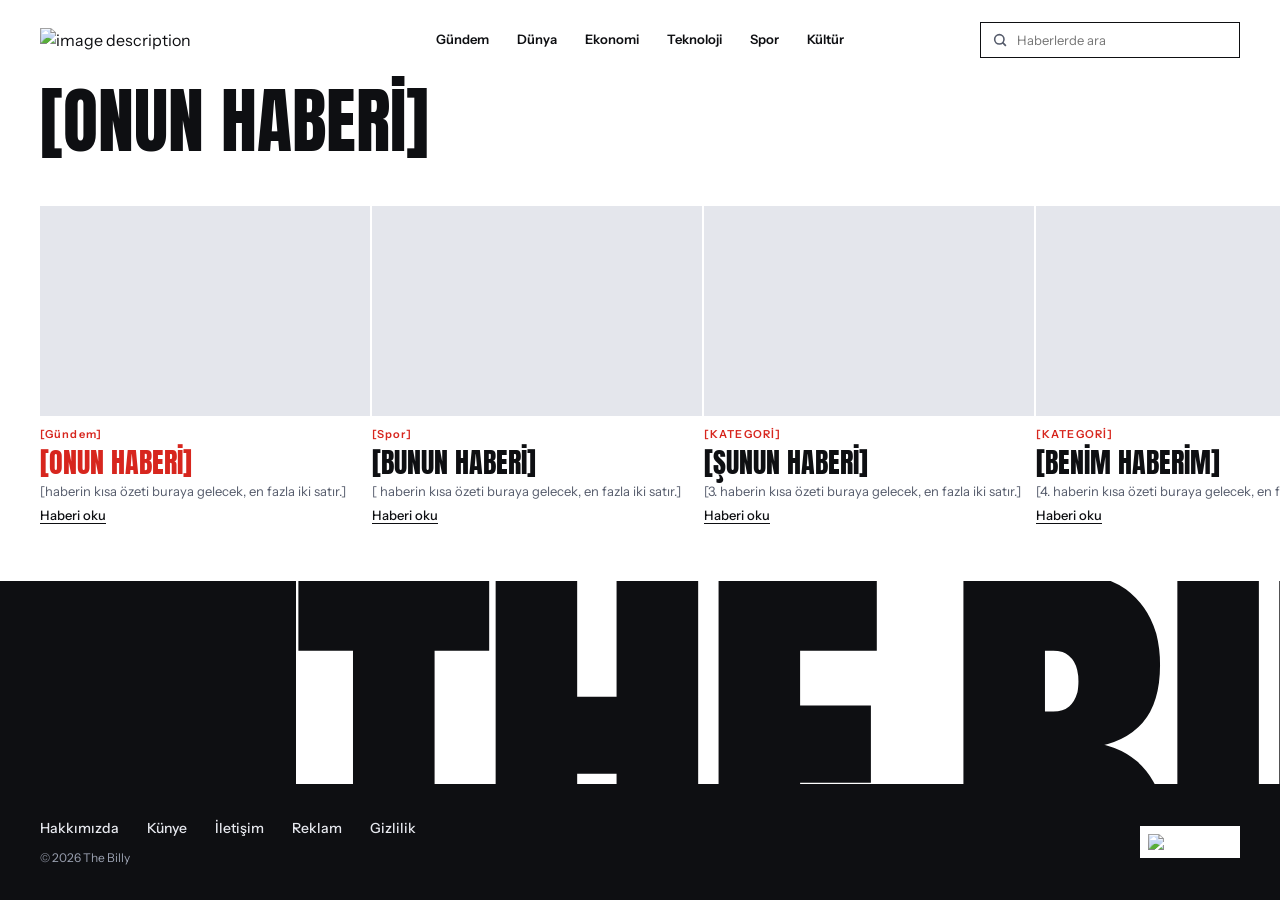
==== index.html @ 02c92371 "Add files via upload" ====
<!doctype html>
<html lang="tr">
<head>
<meta charset="utf-8">
<meta name="viewport" content="width=device-width, initial-scale=1">
<title>The Billy</title>
<link rel="preconnect" href="https://fonts.googleapis.com">
<link rel="preconnect" href="https://fonts.gstatic.com" crossorigin>
<link href="https://fonts.googleapis.com/css2?family=Anton&family=Archivo+Black&family=Bricolage+Grotesque:opsz,wght@12..96,600;12..96,800&family=Instrument+Sans:wght@400;500;600&display=swap" rel="stylesheet">
<link rel="stylesheet" href="style.css">
<script src="script.js" defer></script>
  <link rel="stylesheet" href="https://fonts.googleapis.com/css2?family=Boldonse&display=swap">
</head>
<body>
<div class="page">

  <!-- ÜST MENÜ: logo | menü | arama -->
  <header class="topbar">
    <img style="width: 159px;" src="images/the-billy.png" alt="image description">
    <nav class="nav" aria-label="Ana menü">
      <a href="#haberler">Gündem</a>
      <a href="#haberler">Dünya</a>
      <a href="#haberler">Ekonomi</a>
      <a href="#haberler">Teknoloji</a>
      <a href="#haberler">Spor</a>
      <a href="#haberler">Kültür</a>
    </nav>
    <form class="search" role="search" action="#">
      <label for="ara" class="sr-only">Haberlerde ara</label>
      <svg class="search__icon" width="16" height="16" viewBox="0 0 24 24" fill="none" stroke="currentColor" stroke-width="2.4" stroke-linecap="square" stroke-linejoin="miter" aria-hidden="true"><circle cx="11" cy="11" r="7"></circle><path d="M20 20l-3.5-3.5"></path></svg>
      <input id="ara" type="search" placeholder="Haberlerde ara">
    </form>
  </header>

  <main>
    <!-- BÜYÜK MANŞET YAZISI: 5 saniyede bir alttaki sıradaki haberin başlığına döner (script.js) -->
    <h1 style="margin-bottom: -115px;" class="statement" aria-live="polite"><a href="haber.html?id=haber-1">[1. haber başlığı buraya gelecek, kısa ve net]</a></h1>

    <!-- HABER KARTLARI: yatay kaydırılır. Yeni kart eklemek için bir <article> bloğunu kopyala. -->
    <!-- data-image="foto.jpg" yazarsan kartın fotoğrafı olur. -->
    <section class="more" id="haberler" aria-label="Haberler">

      <article class="item" data-image="">
        <div class="item__photo"></div>
        <div class="item__body">
          <span class="tag tag--small">[Gündem]</span>
          <h2 class="item__title"><a href="haber.html?id=haber-1">[onun haberi]</a></h2>
          <p class="item__desc">[haberin kısa özeti buraya gelecek, en fazla iki satır.]</p>
          <a class="item__link" href="haber.html?id=haber-1">Haberi oku</a>
        </div>
      </article>

      <article class="item" data-image="">
        <div class="item__photo"></div>
        <div class="item__body">
          <span class="tag tag--small">[Spor]</span>
          <h2 class="item__title"><a href="haber.html?id=haber-2">[bunun haberi]</a></h2>
          <p class="item__desc">[ haberin kısa özeti buraya gelecek, en fazla iki satır.]</p>
          <a class="item__link" href="haber.html?id=haber-2">Haberi oku</a>
        </div>
      </article>

      <article class="item" data-image="">
        <div class="item__photo"></div>
        <div class="item__body">
          <span class="tag tag--small">[KATEGORİ]</span>
          <h2 class="item__title"><a href="haber.html?id=haber-3">[şunun haberi]</a></h2>
          <p class="item__desc">[3. haberin kısa özeti buraya gelecek, en fazla iki satır.]</p>
          <a class="item__link" href="haber.html?id=haber-3">Haberi oku</a>
        </div>
      </article>

      <article class="item" data-image="">
        <div class="item__photo"></div>
        <div class="item__body">
          <span class="tag tag--small">[KATEGORİ]</span>
          <h2 class="item__title"><a href="haber.html?id=haber-4">[benim haberim]</a></h2>
          <p class="item__desc">[4. haberin kısa özeti buraya gelecek, en fazla iki satır.]</p>
          <a class="item__link" href="haber.html?id=haber-4">Haberi oku</a>
        </div>
      </article>

      <article class="item" data-image="">
        <div class="item__photo"></div>
        <div class="item__body">
          <span class="tag tag--small">[KATEGORİ]</span>
          <h2 class="item__title"><a href="haber.html?id=haber-5">[palaskan nerde lan senin]</a></h2>
          <p class="item__desc">[5. haberin kısa özeti buraya gelecek, en fazla iki satır.]</p>
          <a class="item__link" href="haber.html?id=haber-5">Haberi oku</a>
        </div>
      </article>

      <article class="item" data-image="">
        <div class="item__photo"></div>
        <div class="item__body">
          <span class="tag tag--small">[KATEGORİ]</span>
          <h2 class="item__title"><a href="haber.html?id=haber-6">[yaa bu dünya böyle işte]</a></h2>
          <p class="item__desc">[6. haberin kısa özeti buraya gelecek, en fazla iki satır.]</p>
          <a class="item__link" href="haber.html?id=haber-6">Haberi oku</a>
        </div>
      </article>

    </section>
  </main>

  <!-- DEVASA YAZI -->
  <div class="wordmark">
    <a style="font-family: 'Boldonse', sans-serif; font-size: 6vw;" href="index.html" aria-label="the billy"><b style="font-size: 295px; padding: 0em; margin: 1px; margin-top: 180px; margin-left: 294px; width: 0px; opacity: 1; border-style: double; border-width: 0px; border-radius: 0px; height: 0px; margin-bottom: 0px; margin-right: 232px; padding-bottom: 0em; padding-left: 0em; padding-top: 0em; padding-right: 0em; position: relative; top: 52px; outline-style: solid; outline-width: 403px; outline-offset: -2px;">the bılly</b></a>
  </div>

  <!-- FOOTER -->
  <footer class="footer">
    <div class="footer__info">
      <nav class="footer__nav" aria-label="Alt menü">
        <a href="#haberler">Hakkımızda</a>
        <a href="#haberler">Künye</a>
        <a href="#haberler">İletişim</a>
        <a href="#haberler">Reklam</a>
        <a href="#haberler">Gizlilik</a>
      </nav>
      <span class="footer__copy">© 2026 The Billy</span>
    </div>
    <div class="barcode">
      <img src="images/the-dollar-billy.png" alt="The Billy barkodu">
    </div>
  </footer>

</div>
</body>
</html>
---- style.css ----
/* ===== RENKLER VE FONTLAR (buradan değiştir) ===== */
:root {
  --accent: #D7261E;        /* kırmızı vurgu rengi */
  --ink: #0E0F12;           /* ana siyah */
  --muted: #555B6B;         /* küçük gri yazılar */
  --line: #D9DCE3;          /* ince çizgiler */
  --photo: #E4E6EC;         /* fotoğraf yer tutucu rengi */
  --font-body: 'Instrument Sans', system-ui, sans-serif;
  --font-head: 'Bricolage Grotesque', 'Instrument Sans', sans-serif;
  --font-impact: 'Anton', 'Archivo Black', Impact, sans-serif;     /* büyük manşet ve kart başlıkları */
  --font-logo: 'Archivo Black', 'Bricolage Grotesque', sans-serif; /* devasa yazı */
}

/* ===== GENEL ===== */
* { box-sizing: border-box; }

body {
  margin: 0;
  background: #fff;
  color: var(--ink);
  font-family: var(--font-body);
  font-size: 16px;
  line-height: 1.5;
}

a { color: inherit; text-decoration: none; }
a:hover { text-decoration: underline; }

.sr-only {
  position: absolute;
  width: 1px;
  height: 1px;
  overflow: hidden;
  clip: rect(0, 0, 0, 0);
}

.page {
  min-height: 100vh;
  display: flex;
  flex-direction: column;
  overflow: hidden;
}

/* ===== ÜST MENÜ: logo | menü | arama ===== */
.topbar {
  padding: 22px 40px 0;
  display: grid;
  grid-template-columns: 1fr auto 1fr;
  align-items: center;
  gap: 24px;
}

.brand {
  justify-self: start;
  font-family: var(--font-logo);
  font-size: 20px;
  letter-spacing: -0.03em;
  line-height: 1;
}

.brand span { color: var(--accent); }
.brand:hover { text-decoration: none; }

.nav {
  display: flex;
  align-items: center;
  justify-content: center;
  gap: 28px;
  font-weight: 600;
  font-size: 13px;
}

.search {
  justify-self: end;
  width: 260px;
  position: relative;
  display: flex;
  align-items: center;
}

.search__icon {
  position: absolute;
  left: 12px;
  color: var(--muted);
}

.search input {
  width: 100%;
  height: 36px;
  border: 1px solid var(--ink);
  border-radius: 0;
  background: #fff;
  padding: 0 12px 0 36px;
  font-family: inherit;
  font-size: 13px;
  color: var(--ink);
}

/* ===== BÜYÜK MANŞET YAZISI ===== */
.statement {
  margin: 28px 40px 0;
  min-height: 2.94em;                /* 3 satır yer ayırır, geçişte sayfa zıplamaz */
  font-family: var(--font-impact);
  font-weight: 400;
  text-transform: uppercase;
  font-size: 5.6vw;
  line-height: 0.98;
  letter-spacing: 0;
  transition: opacity 0.3s ease;     /* script.js'teki FADE ile aynı */
}

.statement a:hover { text-decoration: none; }
.statement.is-fading { opacity: 0; }

/* ===== HABER KARTLARI (yatay kaydırma) ===== */
.more {
  position: relative;
  margin: 24px 0 0 40px;            /* sağda boşluk yok: son kart kenardan taşar */
  padding: 0 40px 14px 0;
  display: flex;
  gap: 2px;                          /* kartlar arası küçük beyaz boşluk */
  overflow-x: auto;
  scroll-snap-type: x proximity;
  scrollbar-width: thin;
}

.item {
  flex: 0 0 330px;                  /* kart genişliği */
  display: flex;
  flex-direction: column;
  gap: 10px;
  scroll-snap-align: start;
}

.item__photo {
  flex: none;
  width: 100%;
  height: 210px;                    /* fotoğraf yüksekliği */
  background: var(--photo);
  background-size: cover;
  background-position: center;
}

.item__body {
  display: flex;
  flex-direction: column;
  align-items: flex-start;
  gap: 6px;
  padding-right: 12px;
}

.item__title {
  margin: 0;
  font-family: var(--font-impact);
  font-weight: 400;
  text-transform: uppercase;
  font-size: 28px;
  line-height: 1;
}

.item__title a:hover { text-decoration: none; }

.item__desc {
  margin: 0;
  font-size: 13px;
  line-height: 1.4;
  color: var(--muted);
  display: -webkit-box;
  -webkit-line-clamp: 2;
  -webkit-box-orient: vertical;
  overflow: hidden;
}

.item__link {
  font-size: 13px;
  font-weight: 500;
  text-decoration: underline;
  text-underline-offset: 3px;
}

/* şu an büyük manşette olan haber kırmızı görünür */
.item.is-active .item__title { color: var(--accent); }

.tag {
  font-size: 13px;
  font-weight: 600;
  letter-spacing: 0.1em;
  color: var(--accent);
}

.tag--small { font-size: 11px; }

.meta {
  font-size: 14px;
  color: var(--muted);
}

.meta--small { font-size: 12px; }

/* ===== DEVASA YAZI ===== */
.wordmark {
  margin-top: auto;
  padding-top: 24px;
  height: calc(14vw + 24px);
  overflow: hidden;
  white-space: nowrap;
  text-align: center;
}

.wordmark a {
  display: block;
  font-family: var(--font-logo);
  font-size: 17vw;
  line-height: 0.78;
  letter-spacing: -0.04em;
  text-transform: uppercase;
  color: var(--ink);
  text-decoration: none;
}

.wordmark span { color: var(--accent); }

/* ===== FOOTER ===== */
.footer {
  flex: 0 0 116px;
  background: var(--ink);
  color: #fff;
  padding: 0 40px;
  display: flex;
  align-items: center;
  justify-content: space-between;
  gap: 32px;
}

.footer__info {
  display: flex;
  flex-direction: column;
  gap: 10px;
}

.footer__nav {
  display: flex;
  align-items: center;
  gap: 28px;
  font-size: 14px;
  font-weight: 500;
  color: #E6E8EE;
}

.footer__copy {
  font-size: 12px;
  color: #9AA0B0;
}

.barcode {
  background: #fff;
  padding: 8px;
  line-height: 0;
}

.barcode img {
  width: 84px;
  height: auto;
  display: block;
}

/* ===== HABER SAYFASI (haber.html) ===== */
.lead__image-label {
  font-size: 13px;
  font-weight: 500;
  color: #3F4455;
  background: #fff;
  padding: 4px 12px;
}

.story {
  padding: 40px 40px 56px;
}

.story__head {
  max-width: 980px;
  display: flex;
  flex-direction: column;
  gap: 16px;
}

.story__head h1 {
  margin: 0;
  font-family: var(--font-impact);
  font-weight: 400;
  text-transform: uppercase;
  font-size: 72px;
  line-height: 1;
}

.story__summary {
  margin: 0;
  font-size: 22px;
  line-height: 1.45;
  color: #3A3F4D;
  max-width: 820px;
}

.story__meta {
  display: flex;
  flex-wrap: wrap;
  gap: 4px 20px;
  padding: 12px 0;
  border-top: 1px solid var(--line);
  border-bottom: 1px solid var(--line);
  font-size: 14px;
  color: var(--muted);
}

.story__hero {
  margin: 32px 0 0;
}

.story__image {
  height: 520px;
  background: #DDE1EA;
  background-size: cover;
  background-position: center;
  display: flex;
  align-items: flex-end;
  padding: 18px;
}

.story__image.has-image .lead__image-label { display: none; }

.story__hero figcaption {
  margin-top: 8px;
  font-size: 13px;
  color: var(--muted);
}

.story__layout {
  margin-top: 48px;
  display: flex;
  align-items: flex-start;
  gap: 72px;
}

.story__body {
  flex: 1 1 0;
  min-width: 0;
  max-width: 760px;
}

.story__body p {
  margin: 0 0 24px;
  font-size: 19px;
  line-height: 1.7;
}

.story__body h2 {
  margin: 40px 0 16px;
  font-family: var(--font-impact);
  font-weight: 400;
  text-transform: uppercase;
  font-size: 34px;
  line-height: 1.05;
}

.story__more {
  flex: 0 0 340px;
  border-top: 2px solid var(--ink);
  padding-top: 16px;
}

.story__more h2 {
  margin: 0 0 8px;
  font-family: var(--font-impact);
  font-weight: 400;
  text-transform: uppercase;
  font-size: 26px;
}

.rail-item {
  display: flex;
  gap: 6px;
  align-items: flex-start;
  padding: 16px 0;
  border-top: 1px solid var(--line);
}

.rail-item:first-child { border-top: 0; }

.rail-item__photo {
  flex: 0 0 80px;
  height: 80px;
  background: var(--photo);
  background-size: cover;
  background-position: center;
}

.rail-item__body {
  flex: 1 1 0;
  min-width: 0;
  display: flex;
  flex-direction: column;
  gap: 4px;
}

.rail-item__body > a {
  font-size: 16px;
  font-weight: 600;
  line-height: 1.25;
}

@media (prefers-reduced-motion: reduce) {
  .statement { transition: none; }
}

/* ===== TELEFON / DAR EKRAN ===== */
@media (max-width: 900px) {
  .topbar { grid-template-columns: 1fr; gap: 12px; padding: 16px 20px 0; }
  .nav { justify-content: flex-start; flex-wrap: wrap; gap: 6px 20px; }
  .search { width: 100%; justify-self: stretch; }

  .statement { margin: 20px 20px 0; font-size: 10vw; }

  .more { margin: 20px 0 0 20px; padding-right: 20px; }
  .item { flex-basis: 240px; }
  .item__photo { height: 160px; }

  .wordmark { margin-top: 24px; }

  .footer { flex: 0 0 auto; padding: 24px 20px; flex-direction: column; align-items: flex-start; }
  .footer__nav { flex-wrap: wrap; gap: 8px 20px; }

  .story { padding: 24px 20px 40px; }
  .story__head h1 { font-size: 44px; }
  .story__summary { font-size: 19px; }
  .story__image { height: 240px; }
  .story__layout { flex-direction: column; gap: 40px; margin-top: 32px; }
  .story__more { flex: 0 0 auto; width: 100%; }
}
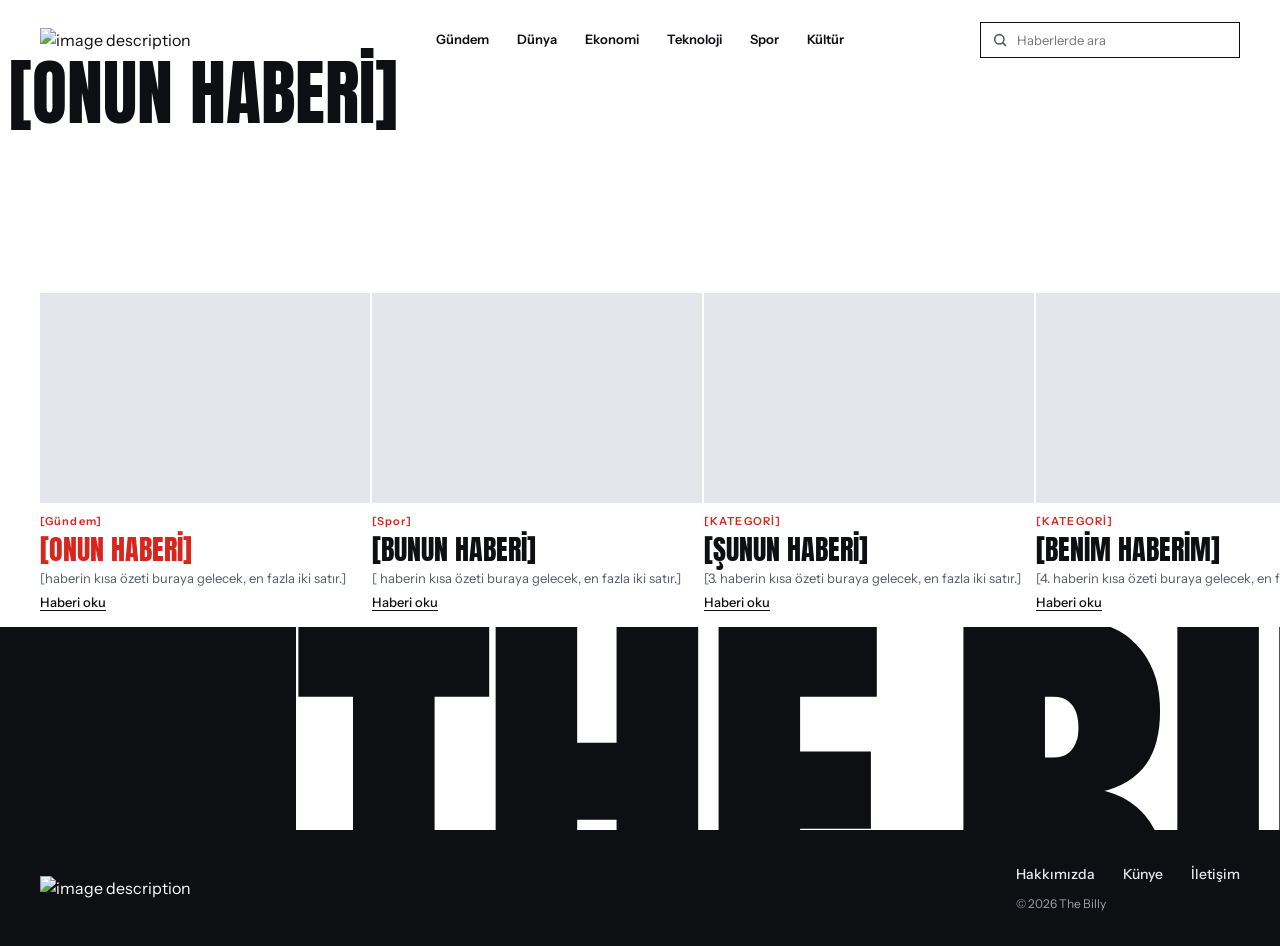
==== commit 5a260900: "index.html" ====
--- a/index.html
+++ b/index.html
@@ -8,6 +8,8 @@
 <link rel="preconnect" href="https://fonts.gstatic.com" crossorigin>
 <link href="https://fonts.googleapis.com/css2?family=Anton&family=Archivo+Black&family=Bricolage+Grotesque:opsz,wght@12..96,600;12..96,800&family=Instrument+Sans:wght@400;500;600&display=swap" rel="stylesheet">
 <link rel="stylesheet" href="style.css">
+  
+<script src="haberler.js"></script>
 <script src="script.js" defer></script>
   <link rel="stylesheet" href="https://fonts.googleapis.com/css2?family=Boldonse&display=swap">
 </head>
@@ -34,7 +36,7 @@
 
   <main>
     <!-- BÜYÜK MANŞET YAZISI: 5 saniyede bir alttaki sıradaki haberin başlığına döner (script.js) -->
-    <h1 style="margin-bottom: -115px;" class="statement" aria-live="polite"><a href="haber.html?id=haber-1">[1. haber başlığı buraya gelecek, kısa ve net]</a></h1>
+    <h1 style="padding: 0px; width: 778px; margin: 0px; margin-left: 9px; margin-right: 9px;" class="statement" aria-live="polite"><a href="haber.html?id=haber-1">[1. haber başlığı buraya gelecek, kısa ve net]</a></h1>
 
     <!-- HABER KARTLARI: yatay kaydırılır. Yeni kart eklemek için bir <article> bloğunu kopyala. -->
     <!-- data-image="foto.jpg" yazarsan kartın fotoğrafı olur. -->
@@ -110,18 +112,16 @@
 
   <!-- FOOTER -->
   <footer class="footer">
+    <img style="width: 211px; margin: -7px; padding: 0px; margin-left: 0px; margin-right: 0px; margin-top: 0px; margin-bottom: 0px;" src="images/bo-dollar.png" alt="image description">
     <div class="footer__info">
       <nav class="footer__nav" aria-label="Alt menü">
         <a href="#haberler">Hakkımızda</a>
         <a href="#haberler">Künye</a>
         <a href="#haberler">İletişim</a>
-        <a href="#haberler">Reklam</a>
-        <a href="#haberler">Gizlilik</a>
+      
+      
       </nav>
       <span class="footer__copy">© 2026 The Billy</span>
-    </div>
-    <div class="barcode">
-      <img src="images/the-dollar-billy.png" alt="The Billy barkodu">
     </div>
   </footer>
 
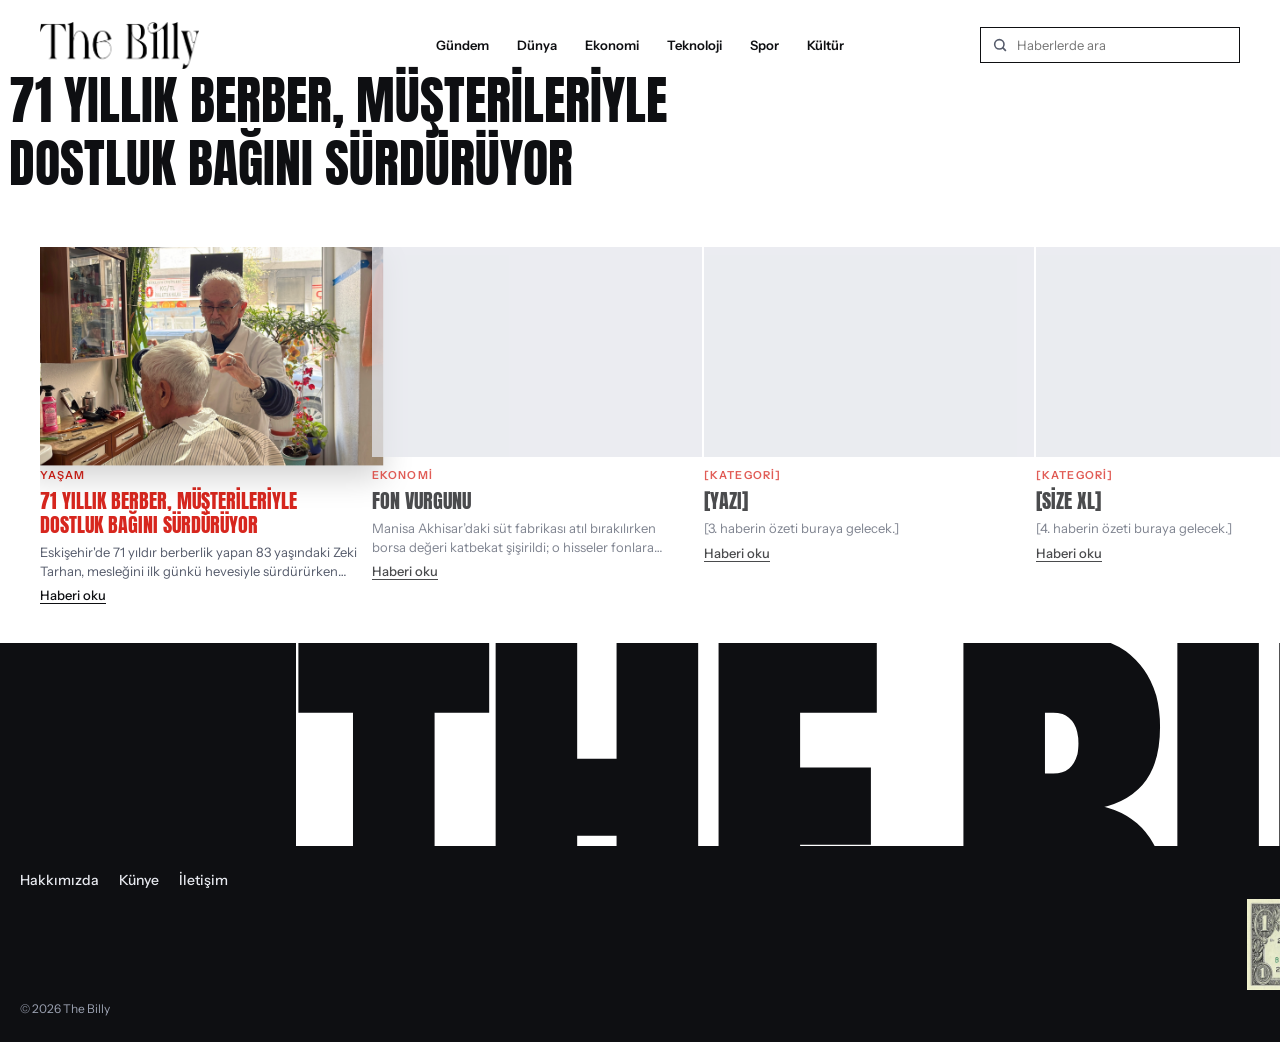
==== commit 1a1115c8: "Add files via upload" ====
--- a/index.html
+++ b/index.html
@@ -112,12 +112,14 @@
 
   <!-- FOOTER -->
   <footer class="footer">
-    <img style="width: 211px; margin: -7px; padding: 0px; margin-left: 0px; margin-right: 0px; margin-top: 0px; margin-bottom: 0px;" src="images/bo-dollar.png" alt="image description">
+   
     <div class="footer__info">
       <nav class="footer__nav" aria-label="Alt menü">
         <a href="#haberler">Hakkımızda</a>
         <a href="#haberler">Künye</a>
         <a href="#haberler">İletişim</a>
+       <img style="width: 211px; margin: 0px; padding: 0px; margin-left: 1227px;" src="images/bo-dollar.png" alt="image description">
+        
       
       
       </nav>
--- a/style.css
+++ b/style.css
@@ -98,13 +98,13 @@
 
 /* ===== BÜYÜK MANŞET YAZISI ===== */
 .statement {
-  margin: 28px 40px 0;
+  margin: 28px 300px 0;
   min-height: 2.94em;                /* 3 satır yer ayırır, geçişte sayfa zıplamaz */
   font-family: var(--font-impact);
   font-weight: 400;
   text-transform: uppercase;
-  font-size: 5.6vw;
-  line-height: 0.98;
+  font-size: 4.1vw;
+  line-height: 1.2;
   letter-spacing: 0;
   transition: opacity 0.3s ease;     /* script.js'teki FADE ile aynı */
 }
@@ -124,21 +124,41 @@
   scrollbar-width: thin;
 }
 
+/* 1. Karta ve fotoğrafa yumuşak geçiş (transition) veriyoruz */
 .item {
-  flex: 0 0 330px;                  /* kart genişliği */
+  flex: 0 0 330px;
   display: flex;
   flex-direction: column;
   gap: 10px;
   scroll-snap-align: start;
+  transition: transform 0.4s ease, opacity 0.4s ease; /* yumuşak geçiş */
 }
 
 .item__photo {
   flex: none;
   width: 100%;
-  height: 210px;                    /* fotoğraf yüksekliği */
+  height: 210px;
   background: var(--photo);
   background-size: cover;
   background-position: center;
+  overflow: hidden; /* Büyüyen resim kenarlardan taşmasın */
+  transition: transform 0.5s cubic-bezier(0.25, 1, 0.5, 1), height 0.4s ease, box-shadow 0.4s ease;
+}
+
+/* 2. ZURNAYI ZORTLATAN KISIM: Manşette olan aktif haberin resmi */
+.item.is-active .item__photo {
+  transform: scale(1.08); /* Resmi %8 oranında pürüzsüzce büyütür */
+  box-shadow: 0 12px 28px rgba(0, 0, 0, 0.18); /* Hafif gölgeyle öne fırlar */
+}
+
+/* Aktif olmayan diğer kartları bir tık hafifletip aktifi parlatmak istersen (opsiyonel ama çok şık durur): */
+.more:hover .item:not(:hover),
+.item:not(.is-active) {
+  opacity: 0.75;
+}
+
+.item.is-active {
+  opacity: 1;
 }
 
 .item__body {
@@ -154,8 +174,8 @@
   font-family: var(--font-impact);
   font-weight: 400;
   text-transform: uppercase;
-  font-size: 28px;
-  line-height: 1;
+  font-size: 20px;
+  line-height: 1.2;
 }
 
 .item__title a:hover { text-decoration: none; }
@@ -278,10 +298,10 @@
 }
 
 .story__head {
-  max-width: 980px;
-  display: flex;
-  flex-direction: column;
-  gap: 16px;
+  max-width: 930px;
+  display: flex;
+  flex-direction: column;
+  gap: 20px;
 }
 
 .story__head h1 {
@@ -290,7 +310,7 @@
   font-weight: 400;
   text-transform: uppercase;
   font-size: 72px;
-  line-height: 1;
+  line-height: 1.38;
 }
 
 .story__summary {
@@ -338,11 +358,16 @@
   margin-top: 48px;
   display: flex;
   align-items: flex-start;
-  gap: 72px;
+  justify-content: center; /* İki sütunu sayfanın tam ortasına kilitler */
+  gap: 56px;                /* Haber ile Diğer Haberler arasındaki şık boşluk */
+  max-width: 1160px;        /* 760px metin + 340px yan sütun + boşluk toplamı */
+  margin-left: auto;        /* Bloğu yatayda ortalar */
+  margin-right: auto;       /* Bloğu yatayda ortalar */
+  width: 100%;
 }
 
 .story__body {
-  flex: 1 1 0;
+  flex: 1 1 760px;
   min-width: 0;
   max-width: 760px;
 }
@@ -418,12 +443,25 @@
   .nav { justify-content: flex-start; flex-wrap: wrap; gap: 6px 20px; }
   .search { width: 100%; justify-self: stretch; }
 
-  .statement { margin: 20px 20px 0; font-size: 10vw; }
-
-  .more { margin: 20px 0 0 20px; padding-right: 20px; }
+  /* MANŞET: Yüksekliği serbest bırakıyoruz ve alt boşluk veriyoruz */
+  .statement { 
+    margin: 20px 20px 0; 
+    font-size: 10vw; 
+    min-height: auto;      /* Başlık kaç satır olursa olsun kendi yüksekliğini alsın */
+    margin-bottom: 24px;   /* Kartlarla arasına temiz bir mesafe koysun */
+  }
+
+  /* HABER KARTLARI */
+  .more { 
+    margin: 0 0 0 20px;    /* Üstten eksi çekmeyi sıfırladık */
+    padding-right: 20px; 
+  }
+  
   .item { flex-basis: 240px; }
   .item__photo { height: 160px; }
 
+  /* ... geri kalan kurallar aynı kalabilir ... */
+}
   .wordmark { margin-top: 24px; }
 
   .footer { flex: 0 0 auto; padding: 24px 20px; flex-direction: column; align-items: flex-start; }
@@ -435,4 +473,4 @@
   .story__image { height: 240px; }
   .story__layout { flex-direction: column; gap: 40px; margin-top: 32px; }
   .story__more { flex: 0 0 auto; width: 100%; }
-}
+
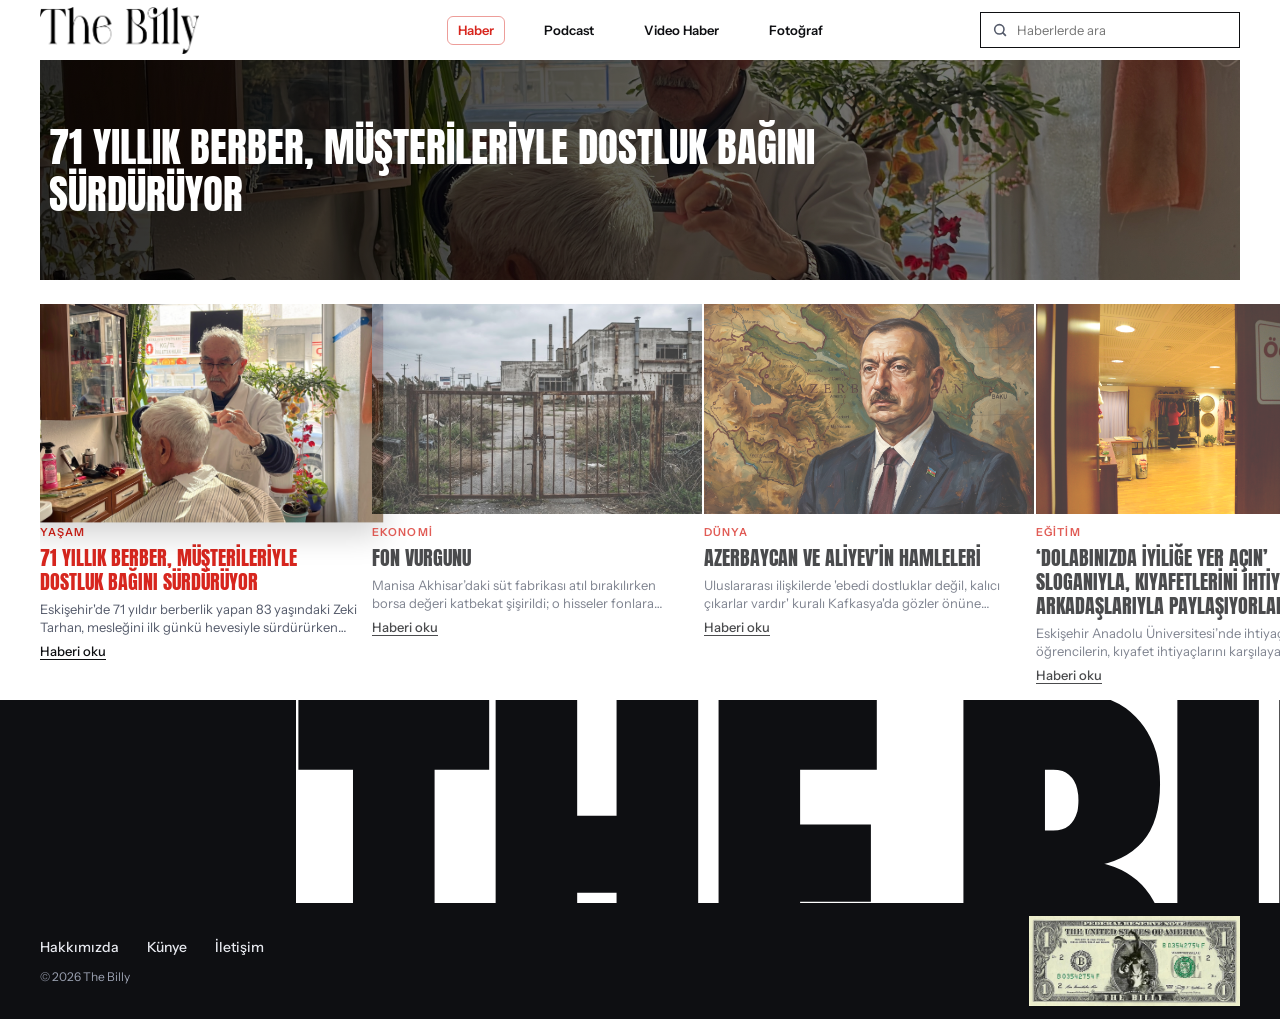
==== commit 0f287988: "Add files via upload" ====
--- a/index.html
+++ b/index.html
@@ -12,20 +12,22 @@
 <script src="haberler.js"></script>
 <script src="script.js" defer></script>
   <link rel="stylesheet" href="https://fonts.googleapis.com/css2?family=Boldonse&display=swap">
+  <link rel="icon" type="image/png" href="images/billyboiredd.png">
 </head>
 <body>
 <div class="page">
 
   <!-- ÜST MENÜ: logo | menü | arama -->
   <header class="topbar">
-    <img style="width: 159px;" src="images/the-billy.png" alt="image description">
+    <a class="logo-link" href="index.html">
+  <img style="width: 159px;" src="images/the-billy.png" alt="The Billy">
+</a>
     <nav class="nav" aria-label="Ana menü">
-      <a href="#haberler">Gündem</a>
-      <a href="#haberler">Dünya</a>
-      <a href="#haberler">Ekonomi</a>
-      <a href="#haberler">Teknoloji</a>
-      <a href="#haberler">Spor</a>
-      <a href="#haberler">Kültür</a>
+      <a href="index.html" aria-current="page">Haber</a>
+      <a href="podcast.html">Podcast</a>
+      
+      <a href="video.html">Video Haber</a>
+      <a href="fotograf.html">Fotoğraf</a>
     </nav>
     <form class="search" role="search" action="#">
       <label for="ara" class="sr-only">Haberlerde ara</label>
@@ -35,9 +37,13 @@
   </header>
 
   <main>
-    <!-- BÜYÜK MANŞET YAZISI: 5 saniyede bir alttaki sıradaki haberin başlığına döner (script.js) -->
-    <h1 style="padding: 0px; width: 778px; margin: 0px; margin-left: 9px; margin-right: 9px;" class="statement" aria-live="polite"><a href="haber.html?id=haber-1">[1. haber başlığı buraya gelecek, kısa ve net]</a></h1>
 
+<div class="statement-wrapper">
+  <div class="statement-bg" id="statement-bg"></div>
+  <h1 style="padding: 0px; width: 778px; margin: 0px; margin-left: 9px; margin-right: 9px;" class="statement" aria-live="polite">
+    <a href="haber.html?id=haber-1">[1. haber başlığı buraya gelecek, kısa ve net]</a>
+  </h1>
+</div>
     <!-- HABER KARTLARI: yatay kaydırılır. Yeni kart eklemek için bir <article> bloğunu kopyala. -->
     <!-- data-image="foto.jpg" yazarsan kartın fotoğrafı olur. -->
     <section class="more" id="haberler" aria-label="Haberler">
@@ -101,6 +107,26 @@
           <a class="item__link" href="haber.html?id=haber-6">Haberi oku</a>
         </div>
       </article>
+      
+       <article class="item" data-image="">
+        <div class="item__photo"></div>
+        <div class="item__body">
+          <span class="tag tag--small">[KATEGORİ]</span>
+          <h2 class="item__title"><a href="haber.html?id=haber-6">[yaa bu dünya böyle işte]</a></h2>
+          <p class="item__desc">[7. haberin kısa özeti buraya gelecek, en fazla iki satır.]</p>
+          <a class="item__link" href="haber.html?id=haber-6">Haberi oku</a>
+        </div>
+      </article>
+      
+            <article class="item" data-image="">
+        <div class="item__photo"></div>
+        <div class="item__body">
+          <span class="tag tag--small">[KATEGORİ]</span>
+          <h2 class="item__title"><a href="haber.html?id=haber-6">[yaa bu dünya böyle işte]</a></h2>
+          <p class="item__desc">[7. haberin kısa özeti buraya gelecek, en fazla iki satır.]</p>
+          <a class="item__link" href="haber.html?id=haber-6">Haberi oku</a>
+        </div>
+      </article>
 
     </section>
   </main>
@@ -112,19 +138,15 @@
 
   <!-- FOOTER -->
   <footer class="footer">
-   
     <div class="footer__info">
       <nav class="footer__nav" aria-label="Alt menü">
         <a href="#haberler">Hakkımızda</a>
         <a href="#haberler">Künye</a>
         <a href="#haberler">İletişim</a>
-       <img style="width: 211px; margin: 0px; padding: 0px; margin-left: 1227px;" src="images/bo-dollar.png" alt="image description">
-        
-      
-      
       </nav>
       <span class="footer__copy">© 2026 The Billy</span>
     </div>
+    <img style="width: 211px;" src="images/bo-dollar.png" alt="The Billy">
   </footer>
 
 </div>
--- a/style.css
+++ b/style.css
@@ -43,7 +43,7 @@
 
 /* ===== ÜST MENÜ: logo | menü | arama ===== */
 .topbar {
-  padding: 22px 40px 0;
+  padding: 7px 40px 0;
   display: grid;
   grid-template-columns: 1fr auto 1fr;
   align-items: center;
@@ -96,34 +96,83 @@
   color: var(--ink);
 }
 
-/* ===== BÜYÜK MANŞET YAZISI ===== */
+/* ===== BÜYÜK MANŞET ALANI WAPPER ===== */
+/* ===== BÜYÜK MANŞET ALANI WAPPER ===== */
+.statement-wrapper {
+  position: relative;
+  margin: 6px 40px 0;
+  min-height: 220px;
+  display: flex;
+  align-items: center;
+  justify-content: flex-start; /* Yazıyı sola hizalar */
+  overflow: hidden;
+  background: #000;            /* Resim şeffaflaştığında altından siyah zemin çıksın */
+}
+
+/* ARKA PLANDAKİ RESİM (OPACITY ARTIRILDI) */
+.statement-bg {
+  position: absolute;
+  inset: 0;
+  z-index: 1;
+  background-size: cover;
+  background-position: center;
+  opacity: 0.7;                /* Opaklığı açtık (0.7) */
+  transition: background-image 0.4s ease, opacity 0.3s ease;
+}
+
+/* RESİM ÜSTÜNE HAFİF SİYAH GÖLGE (BEYAZ YAZI RAHAT OKUNSUN DİYE) */
+.statement-wrapper::after {
+  content: "";
+  position: absolute;
+  inset: 0;
+  z-index: 2;
+  background: linear-gradient(to right, rgba(0, 0, 0, 0.75) 0%, rgba(0, 0, 0, 0.2) 100%);
+}
+
+/* BEYAZ VE SOLA HİZALANMIŞ YAZI */
 .statement {
-  margin: 28px 300px 0;
-  min-height: 2.94em;                /* 3 satır yer ayırır, geçişte sayfa zıplamaz */
+  position: relative;
+  z-index: 3;                 /* Gölge ve resmin üstüne çıkardık */
+  margin: 0;
+  padding: 20px 24px;
+  width: 100%;
+  text-align: left;           /* Sola yatırdık */
+  color: #ffffff;             /* Yazıyı BEYAZ yaptık */
   font-family: var(--font-impact);
   font-weight: 400;
   text-transform: uppercase;
-  font-size: 4.1vw;
-  line-height: 1.2;
+  font-size: clamp(1.8rem, 3.2vw, 4vw);
+  line-height: 1.15;
   letter-spacing: 0;
-  transition: opacity 0.3s ease;     /* script.js'teki FADE ile aynı */
-}
-
-.statement a:hover { text-decoration: none; }
-.statement.is-fading { opacity: 0; }
-
+  transition: opacity 0.3s ease;
+}
+
+.statement a {
+  color: #ffffff !important;  /* Link rengini beyaz yaptık */
+}
+.statement a:hover {
+  text-decoration: none;
+  color: #ffffff;
+}
+
+/* ===== HABER KARTLARI (yatay kaydırma) ===== */
 /* ===== HABER KARTLARI (yatay kaydırma) ===== */
 .more {
   position: relative;
-  margin: 24px 0 0 40px;            /* sağda boşluk yok: son kart kenardan taşar */
+  margin: 24px 0 0 40px;
   padding: 0 40px 14px 0;
   display: flex;
-  gap: 2px;                          /* kartlar arası küçük beyaz boşluk */
+  gap: 2px;
   overflow-x: auto;
-  scroll-snap-type: x proximity;
-  scrollbar-width: thin;
-}
-
+  scroll-snap-type: none;               /* Pürüzsüz JS kaydırması için snap'i kapattık */
+  scrollbar-width: none;               /* Firefox için scrollbar gizleme */
+  -ms-overflow-style: none;            /* IE/Edge için scrollbar gizleme */
+}
+
+/* Chrome, Safari ve Opera için scrollbar gizleme */
+.more::-webkit-scrollbar {
+  display: none;
+}
 /* 1. Karta ve fotoğrafa yumuşak geçiş (transition) veriyoruz */
 .item {
   flex: 0 0 330px;
@@ -202,7 +251,7 @@
 .item.is-active .item__title { color: var(--accent); }
 
 .tag {
-  font-size: 13px;
+  font-size: 12px;
   font-weight: 600;
   letter-spacing: 0.1em;
   color: var(--accent);
@@ -294,14 +343,14 @@
 }
 
 .story {
-  padding: 40px 40px 56px;
+  padding: 4px 40px 56px;
 }
 
 .story__head {
   max-width: 930px;
   display: flex;
   flex-direction: column;
-  gap: 20px;
+  gap: 0px;
 }
 
 .story__head h1 {
@@ -437,31 +486,347 @@
   .statement { transition: none; }
 }
 
+/* ===== MENÜ: bulunduğun sayfa ===== */
+.nav a[aria-current="page"] {
+  color: var(--accent);
+  border: 1px solid rgba(215, 38, 30, 0.45); /* Toz / yumuşatılmış kırmızı kontur (1px) */
+  border-radius: 6px;                        /* Kenarları yuvarlatılmış */
+  padding: 4px 10px;                         /* Kontur yazının üzerine yapışmasın diye iç boşluk */
+  text-decoration: none;                     /* Eski alt çizgiyi kaldırdık */
+}
+
+/* Diğer menü elemanlarının hizasının bozulmaması için genel padding ekleyelim */
+.nav a {
+  padding: 4px 10px;
+  border: 1px solid transparent;            /* Sayfalar arası geçişte menü zıplamasın diye */
+  transition: all 0.2s ease;
+}
+
+.nav a:hover {
+  text-decoration: none;
+  border-color: rgba(215, 38, 30, 0.25);    /* Üzerine gelince de tatlı bir toz kırmızı çerçeve belirsin */
+}
+
+.logo-link { justify-self: start; display: inline-block; line-height: 0; }
+
+/* ===== BÖLÜM SAYFALARI (podcast, video haber, fotoğraf) ===== */
+.section-head {
+  margin: 28px 40px 0;
+  display: flex;
+  flex-direction: column;
+  gap: 12px;
+}
+
+.section-title {
+  margin: 0;
+  font-family: var(--font-impact);
+  font-weight: 400;
+  text-transform: uppercase;
+  font-size: 9vw;
+  line-height: 0.95;
+}
+
+.section-sub {
+  margin: 0;
+  max-width: 640px;
+  font-size: 16px;
+  line-height: 1.5;
+  color: #3A3F4D;
+}
+
+/* --- podcast --- */
+.pod-list {
+  margin: 32px 40px 0;
+  border-top: 2px solid var(--ink);
+}
+
+.pod {
+  display: grid;
+  grid-template-columns: 64px 160px minmax(0, 1fr);
+  gap: 24px;
+  align-items: start;
+  padding: 22px 0;
+  border-bottom: 1px solid var(--line);
+}
+
+.pod__no {
+  font-family: var(--font-impact);
+  font-size: 44px;
+  line-height: 1;
+  color: var(--accent);
+}
+
+.pod__cover {
+  width: 160px;
+  height: 160px;
+  background: var(--photo);
+  background-size: cover;
+  background-position: center;
+}
+
+.pod__body {
+  min-width: 0;
+  display: flex;
+  flex-direction: column;
+  align-items: flex-start;
+  gap: 8px;
+}
+
+.pod__title {
+  margin: 0;
+  font-family: var(--font-impact);
+  font-weight: 400;
+  text-transform: uppercase;
+  font-size: 34px;
+  line-height: 1.05;
+}
+
+.pod__desc {
+  margin: 0;
+  max-width: 720px;
+  font-size: 15px;
+  line-height: 1.5;
+  color: var(--muted);
+}
+
+.pod audio { width: 100%; max-width: 520px; }
+
+/* --- video haber --- */
+.vid-feature {
+  margin: 32px 40px 0;
+  display: flex;
+  flex-wrap: wrap;
+  gap: 24px 32px;
+  align-items: flex-start;
+}
+
+.vid-stage {
+  flex: 2 1 640px;
+  min-width: 0;
+  aspect-ratio: 16 / 9;
+  position: relative;
+  display: flex;
+  align-items: center;
+  justify-content: center;
+  background: #1B1D23;
+  background-size: cover;
+  background-position: center;
+  color: #fff;
+}
+
+.vid-stage video {
+  width: 100%;
+  height: 100%;
+  display: block;
+  background: #000;
+}
+
+.vid-stage__ph {
+  display: flex;
+  flex-direction: column;
+  align-items: center;
+  gap: 12px;
+  font-size: 13px;
+  background: rgba(14, 15, 18, 0.7);
+  padding: 18px 22px;
+}
+
+.vid-stage__ph svg { width: 40px; height: 40px; }
+
+.vid-info {
+  flex: 1 1 280px;
+  min-width: 0;
+  display: flex;
+  flex-direction: column;
+  gap: 12px;
+}
+
+.vid-info h2 {
+  margin: 0;
+  font-family: var(--font-impact);
+  font-weight: 400;
+  text-transform: uppercase;
+  font-size: 44px;
+  line-height: 1.02;
+}
+
+.vid-info p { margin: 0; font-size: 16px; line-height: 1.5; color: #3A3F4D; }
+
+.vid-grid {
+  margin: 40px 40px 0;
+  padding-top: 16px;
+  border-top: 2px solid var(--ink);
+  display: grid;
+  grid-template-columns: repeat(auto-fill, minmax(260px, 1fr));
+  gap: 24px 2px;
+}
+
+.vid-card {
+  padding: 0;
+  border: 0;
+  background: none;
+  font: inherit;
+  color: inherit;
+  text-align: left;
+  cursor: pointer;
+  display: flex;
+  flex-direction: column;
+  gap: 10px;
+}
+
+.vid-card__thumb {
+  position: relative;
+  aspect-ratio: 16 / 9;
+  background: var(--photo);
+  background-size: cover;
+  background-position: center;
+}
+
+.vid-card__play {
+  position: absolute;
+  left: 10px;
+  bottom: 10px;
+  width: 40px;
+  height: 40px;
+  display: flex;
+  align-items: center;
+  justify-content: center;
+  background: var(--ink);
+  color: #fff;
+}
+
+.vid-card__time {
+  position: absolute;
+  right: 10px;
+  bottom: 10px;
+  padding: 2px 8px;
+  background: #fff;
+  font-size: 12px;
+  font-weight: 600;
+}
+
+.vid-card__body {
+  display: flex;
+  flex-direction: column;
+  gap: 4px;
+  padding-right: 12px;
+}
+
+.vid-card__title {
+  font-family: var(--font-impact);
+  text-transform: uppercase;
+  font-size: 22px;
+  line-height: 1.1;
+}
+
+.vid-card.is-active .vid-card__title { color: var(--accent); }
+.vid-card:hover .vid-card__title { text-decoration: underline; }
+
+/* --- fotoğraf --- */
+.photo-grid {
+  margin: 32px 40px 0;
+  padding-top: 16px;
+  border-top: 2px solid var(--ink);
+  column-count: 3;
+  column-gap: 2px;
+}
+
+.photo { margin: 0 0 22px; break-inside: avoid; }
+
+.photo__btn {
+  display: block;
+  width: 100%;
+  padding: 0;
+  border: 0;
+  background: none;
+  cursor: zoom-in;
+}
+
+.photo__img {
+  width: 100%;
+  background: var(--photo);
+  background-size: cover;
+  background-position: center;
+}
+
+.photo figcaption {
+  padding: 8px 12px 0 0;
+  font-size: 13px;
+  line-height: 1.4;
+  color: var(--muted);
+}
+
+.photo figcaption b { color: var(--ink); font-weight: 600; }
+
+.lightbox {
+  position: fixed;
+  inset: 0;
+  z-index: 50;
+  display: none;
+  flex-direction: column;
+  align-items: center;
+  justify-content: center;
+  gap: 14px;
+  padding: 56px 24px 24px;
+  background: rgba(14, 15, 18, 0.95);
+}
+
+.lightbox.is-open { display: flex; }
+
+.lightbox__img {
+  width: min(1100px, 92vw);
+  height: 76vh;
+  background: #2A2C33;
+  background-size: contain;
+  background-position: center;
+  background-repeat: no-repeat;
+}
+
+.lightbox__cap {
+  max-width: 900px;
+  text-align: center;
+  font-size: 14px;
+  color: #fff;
+}
+
+.lightbox__btn {
+  position: absolute;
+  width: 44px;
+  height: 44px;
+  border: 1px solid #fff;
+  background: transparent;
+  color: #fff;
+  font-size: 20px;
+  line-height: 1;
+  cursor: pointer;
+}
+
+.lightbox__btn--close { top: 16px; right: 20px; }
+.lightbox__btn--prev { left: 20px; top: 50%; }
+.lightbox__btn--next { right: 20px; top: 50%; }
+
+@media (prefers-reduced-motion: reduce) {
+  html { scroll-behavior: auto; }
+}
+
+@media (max-width: 1100px) {
+  .photo-grid { column-count: 2; }
+}
+
 /* ===== TELEFON / DAR EKRAN ===== */
 @media (max-width: 900px) {
   .topbar { grid-template-columns: 1fr; gap: 12px; padding: 16px 20px 0; }
   .nav { justify-content: flex-start; flex-wrap: wrap; gap: 6px 20px; }
   .search { width: 100%; justify-self: stretch; }
 
-  /* MANŞET: Yüksekliği serbest bırakıyoruz ve alt boşluk veriyoruz */
-  .statement { 
-    margin: 20px 20px 0; 
-    font-size: 10vw; 
-    min-height: auto;      /* Başlık kaç satır olursa olsun kendi yüksekliğini alsın */
-    margin-bottom: 24px;   /* Kartlarla arasına temiz bir mesafe koysun */
-  }
+  /* MANŞET: yüksekliği serbest bırak, kartlarla arasına mesafe koy */
+  .statement { margin: 20px 20px 24px; font-size: 10vw; min-height: auto; }
 
   /* HABER KARTLARI */
-  .more { 
-    margin: 0 0 0 20px;    /* Üstten eksi çekmeyi sıfırladık */
-    padding-right: 20px; 
-  }
-  
+  .more { margin: 0 0 0 20px; padding-right: 20px; }
   .item { flex-basis: 240px; }
   .item__photo { height: 160px; }
 
-  /* ... geri kalan kurallar aynı kalabilir ... */
-}
   .wordmark { margin-top: 24px; }
 
   .footer { flex: 0 0 auto; padding: 24px 20px; flex-direction: column; align-items: flex-start; }
@@ -474,3 +839,33 @@
   .story__layout { flex-direction: column; gap: 40px; margin-top: 32px; }
   .story__more { flex: 0 0 auto; width: 100%; }
 
+  /* bölüm sayfaları */
+  .section-head { margin: 20px 20px 0; }
+  .section-title { font-size: 16vw; }
+  .pod-list, .vid-feature, .vid-grid, .photo-grid { margin-left: 20px; margin-right: 20px; }
+  .pod { grid-template-columns: 1fr; gap: 12px; }
+  .pod__cover { width: 100%; height: 200px; }
+  .vid-info h2 { font-size: 30px; }
+  .photo-grid { column-count: 1; }
+  /* ===== SAĞ SÜTUN FOTO GALERİ ===== */
+.story-gallery {
+  display: grid;
+  grid-template-columns: repeat(3, 1fr); /* Yan yana 3 kare fotoğraf */
+  gap: 6px;
+}
+
+.story-gallery__item {
+  aspect-ratio: 1 / 1;
+  background-size: cover;
+  background-position: center;
+  border-radius: 3px;
+  cursor: pointer;
+  border: 1px solid var(--line);
+  transition: transform 0.2s ease, opacity 0.2s ease;
+}
+
+.story-gallery__item:hover {
+  transform: scale(1.05);
+  opacity: 0.9;
+}
+}
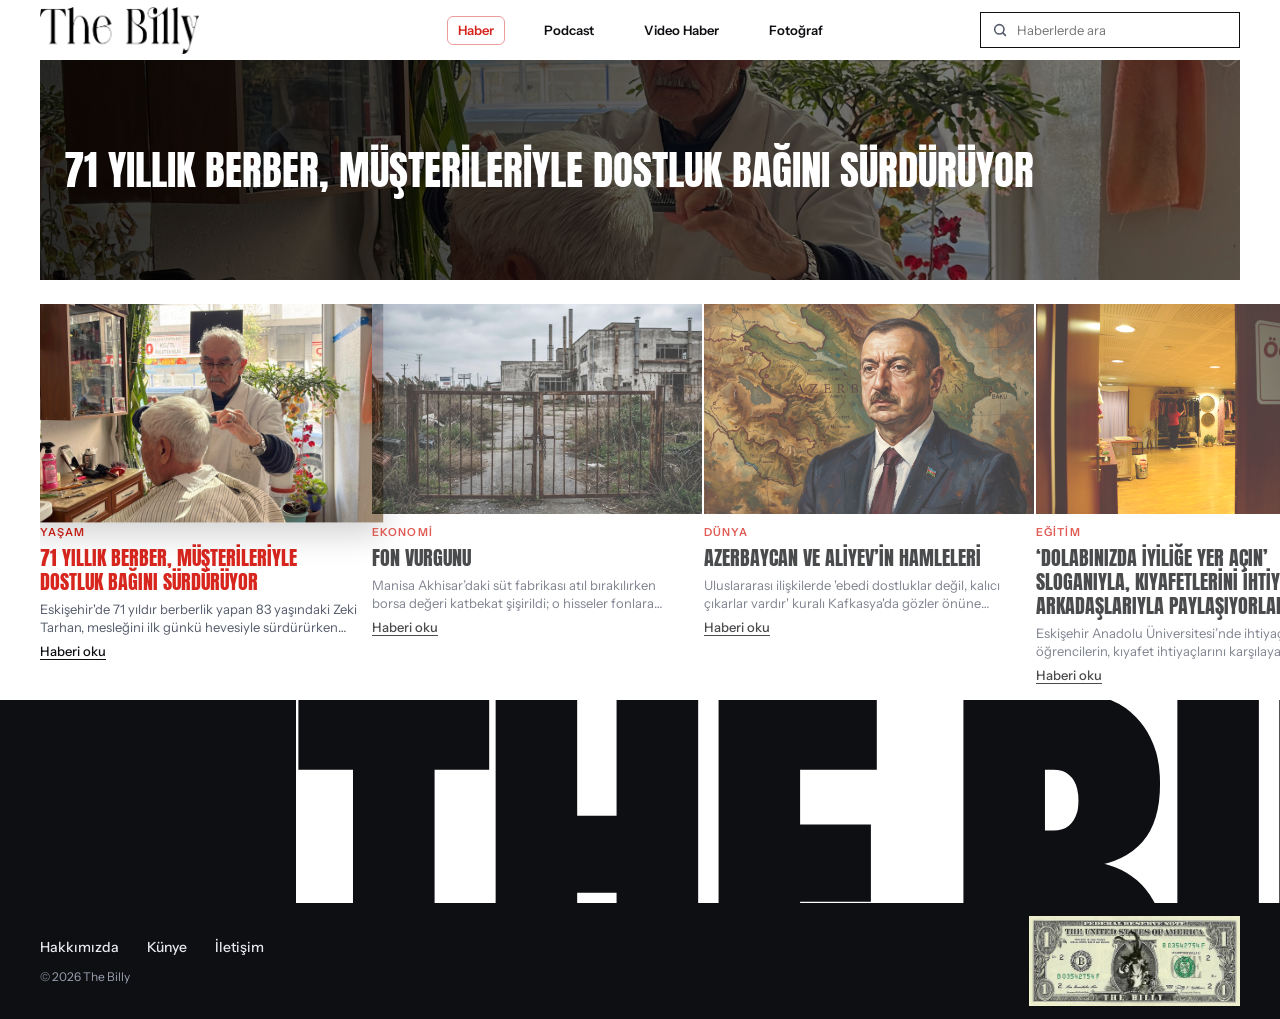
==== commit 03093a4d: "Add files via upload" ====
--- a/index.html
+++ b/index.html
@@ -38,9 +38,11 @@
 
   <main>
 
+
+ <!-- BÜYÜK MANŞET YAZISI -->
 <div class="statement-wrapper">
   <div class="statement-bg" id="statement-bg"></div>
-  <h1 style="padding: 0px; width: 778px; margin: 0px; margin-left: 9px; margin-right: 9px;" class="statement" aria-live="polite">
+  <h1 class="statement" aria-live="polite">
     <a href="haber.html?id=haber-1">[1. haber başlığı buraya gelecek, kısa ve net]</a>
   </h1>
 </div>
@@ -127,7 +129,27 @@
           <a class="item__link" href="haber.html?id=haber-6">Haberi oku</a>
         </div>
       </article>
-
+      
+       <article class="item" data-image="">
+        <div class="item__photo"></div>
+        <div class="item__body">
+          <span class="tag tag--small">[KATEGORİ]</span>
+          <h2 class="item__title"><a href="haber.html?id=haber-6">[yaa bu dünya böyle işte]</a></h2>
+          <p class="item__desc">[7. haberin kısa özeti buraya gelecek, en fazla iki satır.]</p>
+          <a class="item__link" href="haber.html?id=haber-6">Haberi oku</a>
+        </div>
+      </article>
+      
+      <article class="item" data-image="">
+        <div class="item__photo"></div>
+        <div class="item__body">
+          <span class="tag tag--small">[KATEGORİ]</span>
+          <h2 class="item__title"><a href="haber.html?id=haber-6">[yaa bu dünya böyle işte]</a></h2>
+          <p class="item__desc">[7. haberin kısa özeti buraya gelecek, en fazla iki satır.]</p>
+          <a class="item__link" href="haber.html?id=haber-6">Haberi oku</a>
+        </div>
+      </article>
+      
     </section>
   </main>
 
--- a/style.css
+++ b/style.css
@@ -814,14 +814,75 @@
 }
 
 /* ===== TELEFON / DAR EKRAN ===== */
-@media (max-width: 900px) {
-  .topbar { grid-template-columns: 1fr; gap: 12px; padding: 16px 20px 0; }
-  .nav { justify-content: flex-start; flex-wrap: wrap; gap: 6px 20px; }
-  .search { width: 100%; justify-self: stretch; }
-
-  /* MANŞET: yüksekliği serbest bırak, kartlarla arasına mesafe koy */
-  .statement { margin: 20px 20px 24px; font-size: 10vw; min-height: auto; }
-
+@media (max-width: 900px) { @media (max-width: 900px) {
+  /* ... mevcut diğer mobil kodların ... */
+
+  .statement-wrapper {
+    margin: 20px 20px 24px; /* Telefonda 300px yerine 20px boşluk */
+    min-height: 160px;
+  }
+
+  .statement {
+    padding: 16px;
+    font-size: 7.5vw !important; /* Telefona özel okunaklı boyut */
+    line-height: 1.2;
+  }
+}
+  /* ... mevcut diğer mobil kodların ... */
+
+ /* ===== BÜYÜK MANŞET ALANI WRAPPER (Masaüstü Eski Düzen) ===== */
+.statement-wrapper {
+  position: relative;
+  margin: 28px 300px 0; /* Masaüstündeki orijinal sağ-sol 300px boşluk */
+  min-height: 200px;
+  display: flex;
+  align-items: center;
+  justify-content: flex-start;
+  overflow: hidden;
+  background: #000;
+}
+
+.statement-bg {
+  position: absolute;
+  inset: 0;
+  z-index: 1;
+  background-size: cover;
+  background-position: center;
+  opacity: 0.7;
+  transition: background-image 0.4s ease, opacity 0.3s ease;
+}
+
+.statement-wrapper::after {
+  content: "";
+  position: absolute;
+  inset: 0;
+  z-index: 2;
+  background: linear-gradient(to right, rgba(0, 0, 0, 0.75) 0%, rgba(0, 0, 0, 0.2) 100%);
+}
+
+.statement {
+  position: relative;
+  z-index: 3;
+  margin: 0;
+  padding: 20px 24px;
+  width: 100%;
+  text-align: left;
+  color: #ffffff;
+  font-family: var(--font-impact);
+  font-weight: 400;
+  text-transform: uppercase;
+  font-size: 3.4vw; /* Masaüstü orijinal ölçek */
+  line-height: 1.15;
+  letter-spacing: 0;
+  transition: opacity 0.3s ease;
+}
+
+.statement a {
+  color: #ffffff !important;
+}
+.statement a:hover {
+  text-decoration: none;
+}
   /* HABER KARTLARI */
   .more { margin: 0 0 0 20px; padding-right: 20px; }
   .item { flex-basis: 240px; }
